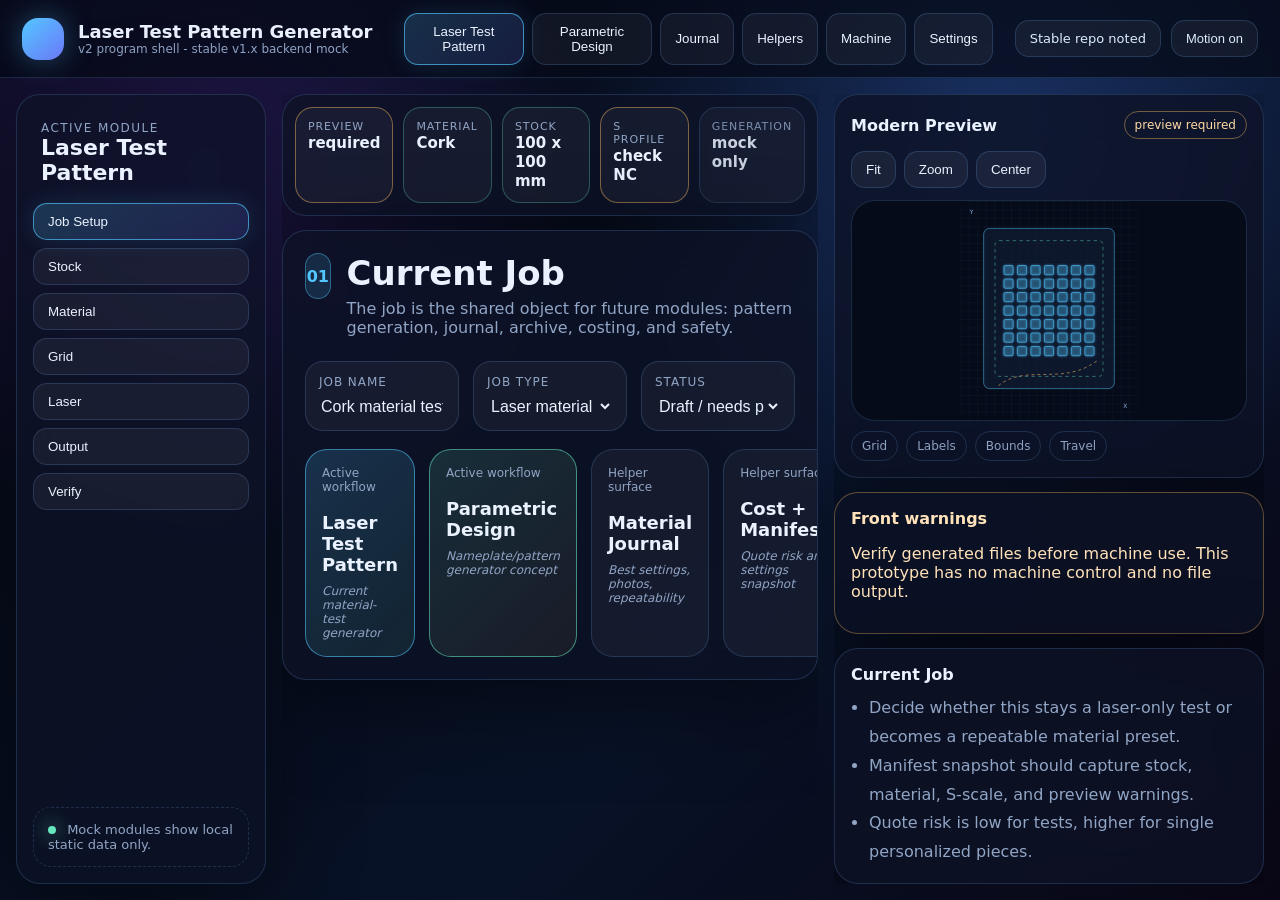
==== prototypes/v2_concept_comparison/concept_a_program_shell/index.html @ 81eceadf "Add v2 concept comparison prototype Adds a tracked v2 design-study prototype under prototypes/v2_con" ====
<!doctype html>
<html lang="en">
<head>
  <meta charset="utf-8">
  <meta name="viewport" content="width=device-width, initial-scale=1">
  <title>Laser Test Pattern Generator - v2 Program Shell Concept</title>
  <link rel="stylesheet" href="styles.css">
  <link rel="stylesheet" href="module-realism.css">
</head>
<body>
  <div class="app" data-view="job">
    <header class="topbar">
      <div class="brand">
        <div class="brand-orb"></div>
        <div>
          <strong>Laser Test Pattern Generator</strong>
          <span>v2 program shell - stable v1.x backend mock</span>
        </div>
      </div>
      <nav class="module-tabs" aria-label="Main modules">
        <button class="module active" data-module="pattern">Laser Test Pattern</button>
        <button class="module" data-module="design">Parametric Design</button>
        <button class="module" data-module="journal">Journal</button>
        <button class="module" data-module="tools">Helpers</button>
        <button class="module" data-module="machine">Machine</button>
        <button class="module" data-module="settings">Settings</button>
      </nav>
      <div class="top-actions">
        <span class="ghost">Stable repo noted</span>
        <button id="motionToggle" class="ghost">Motion on</button>
      </div>
    </header>

    <div class="shell">
      <aside class="subnav">
        <div class="subnav-title">
          <span>Active module</span>
          <strong id="activeModuleTitle">Test Pattern</strong>
        </div>
        <nav id="subnavList">
          <button class="sub active" data-view="job">Job Setup</button>
          <button class="sub" data-view="stock">Stock</button>
          <button class="sub" data-view="material">Material</button>
          <button class="sub" data-view="grid">Grid</button>
          <button class="sub" data-view="laser">Laser</button>
          <button class="sub" data-view="output">Output</button>
          <button class="sub" data-view="verify">Verify</button>
        </nav>
        <div class="module-note">
          <span class="dot"></span>
          Mock modules show local static data only.
        </div>
      </aside>

      <main class="workbench">
        <section class="readiness">
          <article class="ready warn"><span>Preview</span><strong>required</strong></article>
          <article class="ready ok"><span>Material</span><strong id="readyMaterial">Cork</strong></article>
          <article class="ready ok"><span>Stock</span><strong id="readyStock">100 x 100 mm</strong></article>
          <article class="ready warn"><span>S profile</span><strong>check NC</strong></article>
          <article class="ready neutral"><span>Generation</span><strong>mock only</strong></article>
        </section>

        <section class="workspace-card active-panel" data-panel="job">
          <div class="section-head">
            <span class="step">01</span>
            <div><h1>Current Job</h1><p>The job is the shared object for future modules: pattern generation, journal, archive, costing, and safety.</p></div>
          </div>
          <div class="job-hero">
            <label class="field wide"><span>Job name</span><input id="jobName" value="Cork material test - 7 x 7"></label>
            <label class="field"><span>Job type</span><select><option>Laser material test</option><option>Parametric nameplate</option><option disabled>Hybrid CNC/Laser</option><option disabled>SVG feasibility check</option></select></label>
            <label class="field"><span>Status</span><select><option>Draft / needs preview</option><option disabled>Ready after verification</option></select></label>
          </div>
          <div class="module-grid">
            <div class="module-card active"><span>Active workflow</span><strong>Laser Test Pattern</strong><em>Current material-test generator</em></div>
            <div class="module-card active alt"><span>Active workflow</span><strong>Parametric Design</strong><em>Nameplate/pattern generator concept</em></div>
            <div class="module-card locked"><span>Helper surface</span><strong>Material Journal</strong><em>Best settings, photos, repeatability</em></div>
            <div class="module-card locked"><span>Helper surface</span><strong>Cost + Manifest</strong><em>Quote risk and settings snapshot</em></div>
          </div>
        </section>

        <section class="workspace-card" data-panel="stock">
          <div class="section-head"><span class="step">02</span><div><h1>Stock / Workpiece</h1><p>Set physical stock dimensions before grid and output decisions.</p></div></div>
          <div class="control-grid">
            <label class="field"><span>Width</span><input id="stockW" type="number" value="100"><em>mm</em></label>
            <label class="field"><span>Height</span><input id="stockH" type="number" value="100"><em>mm</em></label>
            <label class="field"><span>Safe margin</span><input id="margin" type="number" value="8"><em>mm</em></label>
            <label class="field"><span>Origin</span><select><option>lower-left</option><option>center</option></select></label>
          </div>
          <div class="warning-inline">Stock bounds and margin are preview-only in this prototype. Real files must still be verified.</div>
        </section>

        <section class="workspace-card" data-panel="material">
          <div class="section-head"><span class="step">03</span><div><h1>Material & Preset</h1><p>Material choices should later connect to presets, journal results, and cost estimates.</p></div></div>
          <div class="control-grid">
            <label class="field"><span>Material</span><select id="material"><option>Cork</option><option>Plywood</option><option>Cardboard</option></select></label>
            <label class="field"><span>Preset</span><select><option>Cork fine 7 × 7</option><option>Plywood smoke test</option><option>Cardboard quick map</option></select></label>
            <label class="field"><span>Thickness</span><input value="3"><em>mm</em></label>
            <label class="field"><span>Journal link</span><input value="not logged yet"></label>
          </div>
        </section>

        <section class="workspace-card" data-panel="grid">
          <div class="section-head"><span class="step">04</span><div><h1>Test Grid</h1><p>Speed/power combinations, spacing, labels, and layout footprint.</p></div></div>
          <div class="control-grid">
            <label class="field"><span>Rows</span><input id="rows" type="number" value="7"></label>
            <label class="field"><span>Columns</span><input id="cols" type="number" value="7"></label>
            <label class="field"><span>Tile size</span><input id="tile" type="number" value="8"><em>mm</em></label>
            <label class="field"><span>Gap</span><input id="gap" type="number" value="2"><em>mm</em></label>
          </div>
        </section>

        <section class="workspace-card" data-panel="laser">
          <div class="section-head"><span class="step">05</span><div><h1>Laser Settings</h1><p>Mode, speed, power, and machine output profile.</p></div></div>
          <div class="control-grid">
            <label class="field"><span>Mode</span><select id="mode"><option>Offset Fill</option><option>Line</option><option>Fill</option></select></label>
            <label class="field"><span>Speed min</span><input id="speedMin" value="2200"><em>mm/min</em></label>
            <label class="field"><span>Speed max</span><input id="speedMax" value="4000"><em>mm/min</em></label>
            <label class="field"><span>Power range</span><input id="powerRange" value="5–20"><em>%</em></label>
          </div>
        </section>

        <section class="workspace-card" data-panel="output">
          <div class="section-head"><span class="step">06</span><div><h1>Output</h1><p>Select planned output. The static prototype never writes files.</p></div></div>
          <div class="segmented" id="outputChoice"><button class="selected" data-output="Both">Both</button><button data-output="MKS">MKS</button><button data-output="NC">NC</button></div>
          <div class="file-preview"><strong id="fileMks">cork_material_test.mks</strong><strong id="fileNc">cork_material_test.nc</strong></div>
          <button id="generateMock" class="primary big">Generate disabled · static prototype</button>
          <p id="generateMsg" class="mock-msg">No files are created in this concept.</p>
        </section>

        <section class="workspace-card" data-panel="verify">
          <div class="section-head"><span class="step">07</span><div><h1>Preview & Verify</h1><p>Global safety and file verification before any real machine use.</p></div></div>
          <ul class="check-list">
            <li>Preview MKS/NC in Makera Studio or your sender/viewer.</li>
            <li>Check NC S scale/profile before running GRBL-style output.</li>
            <li>Verify stock origin, bounds, focus, air assist, and extraction.</li>
            <li>Avoid unsafe or unknown laser materials.</li>
          </ul>
        </section>

        <section class="workspace-card" data-panel="design_setup">
          <div class="section-head"><span class="step">D1</span><div><h1>Parametric Design Generator</h1><p>Create a simple CNC/laser-ready design preview from parameters. This prototype does not create real files.</p></div></div>
          <div class="job-hero">
            <label class="field wide"><span>Design name</span><input id="designName" value="Romy star nameplate"></label>
            <label class="field"><span>Operation intent</span><select id="designIntent"><option>laser only</option><option>CNC outline + laser detail</option><option>hybrid placeholder</option></select></label>
            <label class="field"><span>Output target</span><select id="designTarget"><option>SVG preview</option><option>future CNC/laser layers</option><option>not real machine output yet</option></select></label>
          </div>
          <div class="module-grid">
            <div class="module-card active alt"><span>Active workflow</span><strong>Parametric Nameplate</strong><em>Shape, name, motif, preview</em></div>
            <div class="module-card locked"><span>Helper</span><strong>Text Fit Check</strong><em>Keep the name readable at size</em></div>
            <div class="module-card locked"><span>Helper</span><strong>Layer Plan</strong><em>Separate cut, score, and laser detail</em></div>
            <div class="module-card locked"><span>Safety</span><strong>Verify before export</strong><em>No direct machine output in concept</em></div>
          </div>
        </section>

        <section class="workspace-card" data-panel="design_shape">
          <div class="section-head"><span class="step">D2</span><div><h1>Workpiece Shape</h1><p>Choose a simple blank shape and size before placing text or motifs.</p></div></div>
          <div class="control-grid">
            <label class="field"><span>Shape</span><select id="designShape"><option>rectangle</option><option>circle</option></select></label>
            <label class="field"><span>Width</span><input id="designWidth" type="number" value="120"><em>mm</em></label>
            <label class="field"><span>Height</span><input id="designHeight" type="number" value="55"><em>mm</em></label>
            <label class="field"><span>Diameter</span><input id="designDiameter" type="number" value="80"><em>mm</em></label>
            <label class="field"><span>Thickness</span><input id="designThickness" type="number" value="3"><em>mm</em></label>
            <label class="field"><span>Safe margin</span><input id="designMargin" type="number" value="5"><em>mm</em></label>
          </div>
        </section>

        <section class="workspace-card" data-panel="design_text">
          <div class="section-head"><span class="step">D3</span><div><h1>Text & Motif</h1><p>Position a name and a simple motif without requiring a full CAD workflow.</p></div></div>
          <div class="control-grid">
            <label class="field"><span>Name text</span><input id="designText" value="Romy"></label>
            <label class="field"><span>Text position</span><select id="designTextPosition"><option>lower third</option><option>center</option><option>top</option></select></label>
            <label class="field"><span>Motif</span><select id="designMotif"><option>star</option><option>stripes</option><option>radial pattern</option><option>diagonal gradient</option></select></label>
            <label class="field"><span>Motif position</span><select><option>top center</option><option>left side</option><option>background</option></select></label>
          </div>
          <div class="warning-inline">Text and motif output are design-preview placeholders only. Real CAM/layer generation is future work.</div>
        </section>

        <section class="workspace-card" data-panel="design_pattern">
          <div class="section-head"><span class="step">D4</span><div><h1>Pattern Intent</h1><p>Explore decorative pattern ideas before deciding whether the result belongs to laser, CNC, or hybrid output.</p></div></div>
          <div class="decision-strip">
            <span class="decision-token good">SVG preview first</span>
            <span class="decision-token">future layer split</span>
            <span class="decision-token warn">no machine output</span>
            <span class="decision-token">verify material safety</span>
          </div>
          <div class="design-fit">
            <article><span>Laser only</span><strong>engraved name + motif</strong><p>Useful for fast personalization on known laser-safe material.</p></article>
            <article><span>CNC outline + laser detail</span><strong>hybrid placeholder</strong><p>Future flow could cut a clean border and laser the name/motif after preview.</p></article>
          </div>
        </section>

        <section class="workspace-card" data-panel="design_output">
          <div class="section-head"><span class="step">D5</span><div><h1>Design Output Package</h1><p>Plan what the future generator might produce while keeping this concept static.</p></div></div>
          <div class="manifest-box"><code>romy_star_nameplate.svg</code><code>layers: outline, text, motif, guide</code><code>future: CNC/laser layers after backend design</code><code>status: static preview only</code></div>
        </section>

        <section class="workspace-card" data-panel="design_verify">
          <div class="section-head"><span class="step">D6</span><div><h1>Design Verify</h1><p>Keep safety and output review visible even for a friendly design generator.</p></div></div>
          <ul class="check-list">
            <li>Confirm material is safe for laser work before any future export.</li>
            <li>Check text size, motif spacing, and border clearance.</li>
            <li>Preview all layers before using CNC or laser output.</li>
            <li>Do not treat this static SVG mock as machine-ready code.</li>
          </ul>
        </section>

        <section class="workspace-card" data-panel="journal_log">
          <div class="section-head"><span class="step">J1</span><div><h1>Result Log</h1><p>Static mock of how a finished material test could be logged against the current job.</p></div></div>
          <div class="decision-strip"><span class="decision-token good">Save preset</span><span class="decision-token">Repeat on offcut</span><span class="decision-token warn">Photo needed</span><span class="decision-token">Quote ready</span></div>
          <div class="two-column">
            <div class="mock-panel">
              <h3>Cork material map</h3>
              <div class="result-grid">
                <span class="bad">smoke</span><span class="ok">clean mark</span><span class="ok">clean mark</span><span class="warn">deep mark</span>
                <span class="bad">too light</span><span class="ok selected">best cell 12%</span><span class="ok">usable</span><span class="warn">edge char</span>
                <span class="bad">too light</span><span class="ok">usable</span><span class="ok">usable</span><span class="warn">too dark</span>
              </div>
            </div>
            <div class="mock-panel">
              <h3>Run note</h3>
              <p class="soft-copy">Best visual result around 3000 mm/min at 12% power. Light smoke starts above 18% power on this cork sheet.</p>
              <dl class="fact-list"><div><dt>Photo set</dt><dd>3 images attached (mock)</dd></div><div><dt>Operator</dt><dd>Workshop test</dd></div><div><dt>Next action</dt><dd>Save as cork fine preset</dd></div></dl>
              <div class="result-memory"><span>Repeatability</span><strong>good candidate</strong><em>Same batch should start at 3000 / 12% before fine tuning.</em></div>
            </div>
          </div>
        </section>

        <section class="workspace-card" data-panel="journal_runs">
          <div class="section-head"><span class="step">J2</span><div><h1>Material Runs</h1><p>Recent mock runs show how the journal could compare repeat tests.</p></div></div>
          <table class="mini-table"><thead><tr><th>Date</th><th>Material</th><th>Preset</th><th>Best cell</th><th>Status</th></tr></thead><tbody><tr><td>2026-06-10</td><td>Cork 3 mm</td><td>fine 7 x 7</td><td>3000 / 12%</td><td>candidate</td></tr><tr><td>2026-06-09</td><td>Plywood 4 mm</td><td>smoke map</td><td>2400 / 18%</td><td>needs retest</td></tr><tr><td>2026-06-08</td><td>Cardboard</td><td>quick map</td><td>3600 / 8%</td><td>approved</td></tr></tbody></table>
          <div class="decision-strip"><span class="decision-token good">Use cork candidate</span><span class="decision-token warn">Retest plywood</span><span class="decision-token">Archive approved run</span></div>
        </section>

        <section class="workspace-card" data-panel="journal_photos">
          <div class="section-head"><span class="step">J3</span><div><h1>Photos</h1><p>Photo placeholders show how test images could sit next to result notes.</p></div></div>
          <div class="photo-strip"><div>overview photo</div><div>best cell macro</div><div>edge smoke detail</div></div>
          <div class="design-fit"><article><span>Macro check</span><strong>cell 3000 / 12%</strong><p>Use as visual proof before promoting this setting to a material preset.</p></article><article><span>Failed-job hint</span><strong>edge smoke visible</strong><p>If repeated, try higher speed or stronger air assist before reducing power.</p></article></div>
        </section>

        <section class="workspace-card" data-panel="journal_export">
          <div class="section-head"><span class="step">J4</span><div><h1>Export Journal Entry</h1><p>Local export preview only. No files are written from this concept.</p></div></div>
          <div class="manifest-box"><code>cork_material_test_2026-06-10.md</code><code>cork_material_test_results.csv</code><code>photos/overview.jpg</code><code>settings_snapshot.json</code></div>
          <div class="decision-strip"><span class="decision-token">Markdown note</span><span class="decision-token">Settings hash</span><span class="decision-token good">Local only</span></div>
        </section>

        <section class="workspace-card" data-panel="tool_svg">
          <div class="section-head"><span class="step">T1</span><div><h1>SVG Detail Checker</h1><p>Static feasibility readout for small engraving details, open contours, and risky layers.</p></div></div>
          <div class="decision-strip"><span class="decision-token warn">Do not mill hairlines</span><span class="decision-token good">Laser fine details</span><span class="decision-token">Mill outer pocket</span><span class="decision-token">Retest text size</span></div>
          <div class="tool-layout">
            <div class="svg-preview-card">
              <svg viewBox="0 0 360 260" class="mini-svg" role="img" aria-label="Mock SVG detail preview"><rect x="22" y="26" width="316" height="208" rx="18"/><path d="M72 184 C90 92 142 68 184 134 S260 190 288 72"/><circle cx="122" cy="104" r="22"/><circle cx="239" cy="154" r="11"/><path class="risk" d="M82 207 L312 207"/><path class="warn-line" d="M286 72 l22 -26"/></svg>
            </div>
            <div class="metric-grid">
              <article><span>Min feature</span><strong>0.42 mm</strong><em>below target 0.60 mm</em></article>
              <article><span>Open contours</span><strong>3</strong><em>likely engraving leaks</em></article>
              <article><span>Layer count</span><strong>5</strong><em>cut, engrave, guide</em></article>
              <article><span>Risk score</span><strong>medium</strong><em>review red layer</em></article>
            </div>
          </div>
          <ul class="issue-list"><li>Layer "hairline detail" contains 0.18 mm strokes.</li><li>Three open paths detected near lower-right motif.</li><li>Bounding box fits current 100 x 100 mm stock with 8 mm margin.</li></ul>
          <div class="design-fit"><article><span>Can it be milled?</span><strong>partly</strong><p>Main contour is reachable, but hairline detail should be laser-marked.</p></article><article><span>Design fit</span><strong>safe on 90 mm coaster</strong><p>Scale is acceptable if text stays above 3.5 mm height.</p></article></div>
        </section>

        <section class="workspace-card" data-panel="tool_hybrid">
          <div class="section-head"><span class="step">T2</span><div><h1>Hybrid Planner</h1><p>Mock operation plan for combining CNC cleanup with laser marking and cutting.</p></div></div>
          <div class="decision-strip"><span class="decision-token">CNC first</span><span class="decision-token good">Laser details second</span><span class="decision-token warn">Keep origin pin</span><span class="decision-token">Cut outline last</span></div>
          <div class="timeline">
            <article><span>01</span><strong>CNC pocket</strong><em>2.0 mm depth, 3.175 mm endmill, 18 min</em></article>
            <article><span>02</span><strong>Manual handoff</strong><em>Keep origin pin, vacuum chips, refocus laser</em></article>
            <article><span>03</span><strong>Laser engrave</strong><em>Offset fill, 3000 mm/min, 12% power, 9 min</em></article>
            <article><span>04</span><strong>Laser cut outline</strong><em>NC output profile, verify S scale, 5 min</em></article>
          </div>
          <div class="hint-card"><strong>Why this order?</strong><p>Mill the shallow pocket before engraving so the laser darkens the final surface. Cut the outside last so the coaster does not shift.</p></div>
        </section>

        <section class="workspace-card" data-panel="tool_vbit">
          <div class="section-head"><span class="step">T3</span><div><h1>V-bit / Tool Width Calculator</h1><p>Static calculator mock for estimating V-bit engraving width from angle and depth.</p></div></div>
          <div class="decision-strip"><span class="decision-token warn">0.18 mm text too fine</span><span class="decision-token">0.52 mm groove</span><span class="decision-token good">Use for bold border</span></div>
          <div class="tool-layout">
            <div class="control-grid compact">
              <label class="field"><span>V angle</span><input value="60"><em>deg</em></label>
              <label class="field"><span>Cut depth</span><input value="0.45"><em>mm</em></label>
              <label class="field"><span>Computed width</span><input value="0.52"><em>mm</em></label>
            </div>
            <div class="diagram-card"><svg viewBox="0 0 320 180"><path d="M56 42 L160 142 L264 42" class="vcut"/><path d="M112 96 H208" class="measure"/><text x="120" y="86">0.52 mm</text><text x="139" y="158">0.45 mm</text></svg></div>
          </div>
          <p class="soft-copy">Useful for checking whether narrow SVG strokes can be milled instead of laser-marked.</p>
          <div class="hint-card"><strong>Failed-job hint</strong><p>If small text becomes fuzzy, do not force a deeper V-bit pass. Laser the text or enlarge it before milling.</p></div>
        </section>

        <section class="workspace-card" data-panel="tool_cost">
          <div class="section-head"><span class="step">T4</span><div><h1>Cost Calculator</h1><p>Mock quote support using material, machine time, wear, setup, and margin.</p></div></div>
          <table class="mini-table"><thead><tr><th>Item</th><th>Basis</th><th>Cost</th></tr></thead><tbody><tr><td>Cork sheet</td><td>100 x 100 mm</td><td>1.20 EUR</td></tr><tr><td>Laser time</td><td>14 min @ 0.35 EUR/min</td><td>4.90 EUR</td></tr><tr><td>Setup</td><td>8 min</td><td>5.60 EUR</td></tr><tr><td>Wear / filter</td><td>flat allowance</td><td>0.80 EUR</td></tr><tr class="total"><td>Total estimate</td><td>incl. 20% margin</td><td>15.00 EUR</td></tr></tbody></table>
          <div class="decision-strip"><span class="decision-token good">Small batch ok</span><span class="decision-token warn">Setup dominates single piece</span><span class="decision-token">Quote 18 EUR with packaging</span></div>
        </section>

        <section class="workspace-card" data-panel="machine_profiles">
          <div class="section-head"><span class="step">M1</span><div><h1>Machine Profiles</h1><p>Output assumptions grouped by controller and selected before file export.</p></div></div>
          <div class="profile-cards"><article class="selected"><span>selected</span><strong>Makera 0-1</strong><p>S power 0.0-1.0, mm/min, MKS template.</p></article><article><span>available</span><strong>GRBL 0-1000</strong><p>S power 0-1000, NC output, sender preview required.</p></article><article><span>available</span><strong>Carvera</strong><p>Tool-safe headers, controlled spindle/laser mode.</p></article></div>
          <div class="decision-strip"><span class="decision-token good">Makera selected</span><span class="decision-token warn">Verify NC sender scale</span><span class="decision-token">Keep machine notes in manifest</span></div>
        </section>

        <section class="workspace-card" data-panel="machine_output">
          <div class="section-head"><span class="step">M2</span><div><h1>Output Profiles</h1><p>Static post-processor preview for file naming, headers, and power scaling.</p></div></div>
          <div class="manifest-box"><code>MKS: cork_material_test.mks</code><code>NC: cork_material_test.nc</code><code>S map: 5% -> S0.05 / GRBL S50</code><code>Header: units mm, absolute mode, safety comment block</code></div>
          <div class="decision-strip"><span class="decision-token">Preview both files</span><span class="decision-token good">MKS primary</span><span class="decision-token warn">NC needs S-scale check</span></div>
        </section>

        <section class="workspace-card" data-panel="machine_ha">
          <div class="section-head"><span class="step">M3</span><div><h1>Home Assistant Monitor</h1><p>Local mock of a future status bridge. No network connection is made.</p></div></div>
          <div class="entity-list"><article><span class="dot"></span><strong>laser_exhaust_fan</strong><em>on</em></article><article><span class="dot warn-dot"></span><strong>air_assist_pressure</strong><em>not connected</em></article><article><span class="dot"></span><strong>work_light</strong><em>ready</em></article><article><span class="dot warn-dot"></span><strong>job_done_notify</strong><em>mock only</em></article></div>
          <div class="decision-strip"><span class="decision-token good">Exhaust expected</span><span class="decision-token warn">Air assist unknown</span><span class="decision-token">No network call</span></div>
        </section>

        <section class="workspace-card" data-panel="machine_maintenance">
          <div class="section-head"><span class="step">M4</span><div><h1>Maintenance</h1><p>Mock service strip for lens, extraction, belts, and runtime reminders.</p></div></div>
          <div class="service-list"><article><strong>Lens clean</strong><span>due in 2 runs</span></article><article><strong>Filter check</strong><span>last: 2026-06-03</span></article><article><strong>Belt tension</strong><span>ok, checked this month</span></article><article><strong>Runtime</strong><span>14.6 h since last service</span></article></div>
          <div class="tool-wear-strip"><article><span>1 mm single flute</span><strong>145 min used</strong><em>replace before fine hardwood details</em></article><article><span>Laser lens</span><strong>4 jobs since clean</strong><em>check before long engraving</em></article><article><span>Filter</span><strong>71%</strong><em>ok for cork test</em></article></div>
        </section>

        <section class="workspace-card" data-panel="settings_app">
          <div class="section-head"><span class="step">S1</span><div><h1>App Settings</h1><p>Static settings surface for units, default folder, and UI behavior.</p></div></div>
          <div class="decision-strip"><span class="decision-token good">Local package</span><span class="decision-token">No persistence</span><span class="decision-token">No cloud account</span></div>
          <div class="control-grid"><label class="field"><span>Units</span><input value="millimeters"></label><label class="field"><span>Default export</span><input value="Both MKS + NC"></label><label class="field"><span>Theme</span><input value="dark dashboard"></label></div>
        </section>

        <section class="workspace-card" data-panel="settings_api">
          <div class="section-head"><span class="step">S2</span><div><h1>API Status</h1><p>Shows the intended JSON API readiness without calling a backend.</p></div></div>
          <div class="metric-grid"><article><span>config</span><strong>mock ready</strong><em>default settings shape</em></article><article><span>preview</span><strong>mock ready</strong><em>geometry readout</em></article><article><span>generate</span><strong>disabled</strong><em>no files written</em></article></div>
          <div class="decision-strip"><span class="decision-token good">Local JSON first</span><span class="decision-token">Preview before generate</span><span class="decision-token warn">No backend in concept</span></div>
        </section>

        <section class="workspace-card" data-panel="settings_update">
          <div class="section-head"><span class="step">S3</span><div><h1>Update Check</h1><p>Static local package concept. No internet check is performed.</p></div></div>
          <p class="warning-inline">Offline package mode: testers compare concepts locally and return Markdown feedback.</p>
        </section>

        <section class="workspace-card" data-panel="settings_about">
          <div class="section-head"><span class="step">S4</span><div><h1>About</h1><p>Concept A is a dedicated desktop-program shell around the stable v1.x core.</p></div></div>
        </section>
      </main>

      <aside class="right-rail">
        <section class="preview-card">
          <div class="preview-head"><strong>Modern Preview</strong><span id="previewStatus" class="pill warn">preview required</span></div>
          <div class="preview-toolbar"><button>Fit</button><button>Zoom</button><button>Center</button></div>
          <svg class="preview" viewBox="0 0 420 520" role="img" aria-label="Mock laser preview">
            <defs>
              <pattern id="smallGrid" width="20" height="20" patternUnits="userSpaceOnUse"><path d="M 20 0 L 0 0 0 20" fill="none" stroke="rgba(95,170,255,.18)" stroke-width="1"/></pattern>
              <filter id="glow"><feGaussianBlur stdDeviation="2" result="blur"/><feMerge><feMergeNode in="blur"/><feMergeNode in="SourceGraphic"/></feMerge></filter>
            </defs>
            <rect width="420" height="520" rx="22" fill="url(#smallGrid)"/>
            <text x="22" y="32">Y</text><text x="386" y="492">X</text>
            <rect id="stockRect" x="55" y="65" width="310" height="380" rx="14" class="stock"/>
            <rect id="safeRect" x="82" y="94" width="256" height="322" rx="10" class="safe"/>
            <g id="previewGrid" filter="url(#glow)"></g>
            <path class="travel" d="M90 438 C155 385 245 440 325 378"/>
          </svg>
          <div class="layer-row"><span>Grid</span><span>Labels</span><span>Bounds</span><span>Travel</span></div>
        </section>
        <section class="warn-card">
          <strong>Front warnings</strong>
          <p>Verify generated files before machine use. This prototype has no machine control and no file output.</p>
        </section>
        <section class="intelligence-card">
          <strong id="contextTitle">Job intelligence</strong>
          <ul id="contextList"><li>Manifest snapshot</li><li>Result log entry</li><li>Cost estimate</li><li>HA monitor link</li></ul>
        </section>
      </aside>
    </div>
  </div>
  <script src="app.js"></script>
</body>
</html>
---- prototypes/v2_concept_comparison/concept_a_program_shell/styles.css ----
:root{color-scheme:dark;--bg:#060915;--panel:rgba(13,19,38,.78);--panel2:rgba(15,25,50,.92);--line:rgba(120,180,255,.18);--text:#eaf2ff;--muted:#91a5c5;--blue:#53c7ff;--blue2:#6e7cff;--green:#65e6bf;--amber:#ffbc5f;--red:#ff6b8b;--shadow:0 24px 90px rgba(0,0,0,.45);--radius:24px}*{box-sizing:border-box}body{margin:0;font-family:Inter,ui-sans-serif,system-ui,Segoe UI,Arial,sans-serif;background:radial-gradient(circle at 78% 14%,rgba(70,130,255,.28),transparent 34%),radial-gradient(circle at 16% 18%,rgba(129,69,255,.22),transparent 30%),linear-gradient(135deg,#050813,#081227 62%,#090614);color:var(--text);height:100vh;overflow:hidden}.app{height:100vh;display:flex;flex-direction:column}.topbar{height:78px;display:flex;align-items:center;gap:22px;padding:14px 22px;border-bottom:1px solid var(--line);background:rgba(6,10,24,.72);backdrop-filter:blur(18px)}.brand{display:flex;align-items:center;gap:14px;min-width:360px}.brand strong{display:block;font-size:18px}.brand span{display:block;color:var(--muted);font-size:12px}.brand-orb{width:42px;height:42px;border-radius:16px;background:linear-gradient(135deg,var(--blue),var(--blue2));box-shadow:0 0 30px rgba(83,199,255,.35)}.module-tabs{display:flex;gap:8px;flex:1}.module,.ghost,.top-actions a,.sub,.preview-toolbar button,.segmented button,.primary{border:1px solid var(--line);background:rgba(255,255,255,.05);color:var(--text);border-radius:14px;padding:10px 14px;cursor:pointer;transition:transform .22s ease,border-color .22s ease,background .22s ease,box-shadow .22s ease}.module:hover,.sub:hover,.preview-toolbar button:hover,.segmented button:hover{transform:translateY(-1px);border-color:rgba(83,199,255,.55)}.module.active,.sub.active,.segmented button.selected{background:linear-gradient(135deg,rgba(83,199,255,.2),rgba(110,124,255,.16));border-color:rgba(83,199,255,.65);box-shadow:0 0 24px rgba(83,199,255,.14)}.module.planned{opacity:.62}.top-actions{display:flex;gap:10px;align-items:center}.top-actions a{text-decoration:none;font-size:13px;color:#dcecff}.shell{flex:1;display:grid;grid-template-columns:250px minmax(520px,1fr) 430px;gap:16px;padding:16px;min-height:0}.subnav,.right-rail,.workbench{min-height:0}.subnav,.right-rail section,.workspace-card,.readiness{border:1px solid var(--line);background:var(--panel);backdrop-filter:blur(22px);box-shadow:var(--shadow);border-radius:var(--radius)}.subnav{padding:16px;display:flex;flex-direction:column}.subnav-title{padding:10px 8px 18px}.subnav-title span{display:block;color:var(--muted);font-size:12px;text-transform:uppercase;letter-spacing:.12em}.subnav-title strong{font-size:22px}#subnavList{display:flex;flex-direction:column;gap:8px}.sub{text-align:left}.module-note{margin-top:auto;color:var(--muted);font-size:13px;padding:14px;border:1px dashed var(--line);border-radius:18px}.dot{display:inline-block;width:8px;height:8px;border-radius:50%;background:var(--green);box-shadow:0 0 18px var(--green);margin-right:7px}.workbench{display:flex;flex-direction:column;gap:14px;overflow:hidden}.readiness{display:grid;grid-template-columns:repeat(5,1fr);gap:10px;padding:12px}.ready{border:1px solid var(--line);border-radius:18px;padding:12px;background:rgba(255,255,255,.045)}.ready span{display:block;font-size:11px;color:var(--muted);text-transform:uppercase;letter-spacing:.08em}.ready strong{font-size:15px}.ready.ok{border-color:rgba(101,230,191,.3)}.ready.warn{border-color:rgba(255,188,95,.45)}.ready.neutral{opacity:.85}.workspace-card{display:none;overflow:auto;padding:22px;animation:panelIn .24s ease}.workspace-card.active-panel{display:block}@keyframes panelIn{from{opacity:0;transform:translateY(8px)}to{opacity:1;transform:none}}.section-head{display:flex;gap:16px;align-items:flex-start;margin-bottom:24px}.step{width:46px;height:46px;border-radius:18px;background:rgba(83,199,255,.14);border:1px solid rgba(83,199,255,.4);display:grid;place-items:center;color:var(--blue);font-weight:800}.section-head h1{margin:0;font-size:34px}.section-head p{margin:6px 0 0;color:var(--muted)}.job-hero,.control-grid{display:grid;grid-template-columns:repeat(3,1fr);gap:14px}.field{display:block;border:1px solid var(--line);background:rgba(255,255,255,.045);border-radius:18px;padding:13px}.field.wide{grid-column:span 1}.field span{display:block;color:var(--muted);font-size:12px;margin-bottom:8px;text-transform:uppercase;letter-spacing:.08em}input,select{width:100%;background:transparent;border:0;outline:0;color:var(--text);font-size:16px}select option{background:#0d1428}.field em{font-style:normal;color:var(--muted);font-size:12px}.module-grid{display:grid;grid-template-columns:repeat(4,1fr);gap:14px;margin-top:18px}.module-card{min-height:138px;border:1px solid var(--line);border-radius:22px;background:rgba(255,255,255,.045);padding:16px;transition:transform .22s ease,border-color .22s ease}.module-card:hover{transform:translateY(-3px);border-color:rgba(83,199,255,.46)}.module-card span,.module-card em{display:block;color:var(--muted);font-size:12px}.module-card strong{display:block;font-size:18px;margin:18px 0 9px}.module-card.active{background:linear-gradient(135deg,rgba(83,199,255,.18),rgba(101,230,191,.09));border-color:rgba(83,199,255,.55)}.warning-inline{margin-top:16px;border:1px solid rgba(255,188,95,.35);border-radius:18px;padding:14px;color:#ffdaac;background:rgba(255,188,95,.08)}.segmented{display:flex;gap:10px}.file-preview{margin-top:16px;display:flex;gap:12px}.file-preview strong{border:1px solid var(--line);border-radius:16px;padding:14px;background:rgba(255,255,255,.045)}.file-preview strong.dim{opacity:.35}.primary.big{margin-top:16px;width:100%;padding:16px;background:linear-gradient(135deg,rgba(83,199,255,.26),rgba(110,124,255,.2));border-color:rgba(83,199,255,.55)}.mock-msg{color:var(--amber)}.check-list{line-height:2;color:#dce9ff}.right-rail{display:flex;flex-direction:column;gap:14px;overflow:hidden}.right-rail section{padding:16px}.preview-card{flex:1;min-height:0;display:flex;flex-direction:column}.preview-head{display:flex;justify-content:space-between;align-items:center;margin-bottom:12px}.pill{border:1px solid var(--line);border-radius:999px;padding:6px 10px;font-size:12px}.pill.warn{border-color:rgba(255,188,95,.42);color:#ffd9a3}.preview-toolbar{display:flex;gap:8px;margin-bottom:12px}.preview{width:100%;height:auto;max-height:590px;border:1px solid var(--line);border-radius:24px;background:#050b19}.preview text{fill:#8fb5e9;font-size:14px}.stock{fill:rgba(17,28,52,.72);stroke:rgba(83,199,255,.58);stroke-width:2}.safe{fill:none;stroke:rgba(101,230,191,.5);stroke-width:2;stroke-dasharray:8 8}.tile{fill:rgba(83,199,255,.18);stroke:rgba(83,199,255,.95);stroke-width:1.5}.travel{fill:none;stroke:rgba(255,188,95,.65);stroke-width:2;stroke-dasharray:7 7}.layer-row{display:flex;gap:8px;flex-wrap:wrap;margin-top:10px}.layer-row span{border:1px solid var(--line);border-radius:999px;padding:7px 10px;color:var(--muted);font-size:12px}.warn-card{border-color:rgba(255,188,95,.35)!important;color:#ffe2b9}.intelligence-card ul{margin:10px 0 0;padding-left:18px;color:var(--muted);line-height:1.8}@media (prefers-reduced-motion:reduce){*{animation:none!important;transition:none!important}}@media(max-width:1200px){body{overflow:auto}.shell{grid-template-columns:1fr}.subnav,.right-rail{order:0}.workbench{order:1}.readiness{grid-template-columns:repeat(2,1fr)}}
---- prototypes/v2_concept_comparison/concept_a_program_shell/module-realism.css ----
.two-column,
.tool-layout {
  display: grid;
  grid-template-columns: minmax(0, 1fr) minmax(0, 1fr);
  gap: 16px;
}

.mock-panel,
.svg-preview-card,
.diagram-card,
.manifest-box,
.profile-cards article,
.entity-list article,
.service-list article,
.timeline article,
.metric-grid article,
.photo-strip div {
  border: 1px solid var(--line);
  border-radius: 22px;
  background: rgba(255, 255, 255, .045);
  padding: 16px;
}

.mock-panel h3 {
  margin: 0 0 12px;
}

.soft-copy {
  color: var(--muted);
  line-height: 1.55;
}

.result-grid {
  display: grid;
  grid-template-columns: repeat(4, 1fr);
  gap: 8px;
}

.result-grid span {
  min-height: 46px;
  border-radius: 12px;
  border: 1px solid var(--line);
  display: grid;
  place-items: center;
  text-align: center;
  font-size: 12px;
  color: #dcecff;
}

.result-grid .ok {
  border-color: rgba(101, 230, 191, .38);
  background: rgba(101, 230, 191, .08);
}

.result-grid .bad {
  border-color: rgba(255, 107, 139, .38);
  background: rgba(255, 107, 139, .08);
}

.result-grid .warn {
  border-color: rgba(255, 188, 95, .4);
  background: rgba(255, 188, 95, .08);
}

.result-grid .selected {
  box-shadow: 0 0 0 2px rgba(83, 199, 255, .55);
}

.fact-list {
  display: grid;
  gap: 10px;
  margin: 0;
}

.fact-list div {
  border-top: 1px solid var(--line);
  padding-top: 10px;
}

.fact-list dt {
  color: var(--muted);
  font-size: 12px;
  text-transform: uppercase;
  letter-spacing: .08em;
}

.fact-list dd {
  margin: 4px 0 0;
}

.mini-table {
  width: 100%;
  border-collapse: separate;
  border-spacing: 0;
  border: 1px solid var(--line);
  border-radius: 20px;
  overflow: hidden;
  background: rgba(255, 255, 255, .035);
}

.mini-table th,
.mini-table td {
  padding: 13px 14px;
  border-bottom: 1px solid var(--line);
  text-align: left;
}

.mini-table th {
  color: #cfe3ff;
  background: rgba(83, 199, 255, .08);
  font-size: 12px;
  text-transform: uppercase;
  letter-spacing: .08em;
}

.mini-table tr:last-child td {
  border-bottom: 0;
}

.mini-table .total td {
  font-weight: 900;
  color: #eaf2ff;
  background: rgba(101, 230, 191, .08);
}

.photo-strip {
  display: grid;
  grid-template-columns: repeat(3, 1fr);
  gap: 14px;
}

.photo-strip div {
  min-height: 180px;
  display: grid;
  place-items: end start;
  color: var(--muted);
  background:
    linear-gradient(135deg, rgba(83, 199, 255, .1), rgba(110, 124, 255, .05)),
    repeating-linear-gradient(45deg, rgba(255, 255, 255, .04) 0 8px, transparent 8px 16px);
}

.manifest-box {
  display: grid;
  gap: 10px;
}

.manifest-box code {
  display: block;
  border: 1px solid var(--line);
  border-radius: 14px;
  padding: 12px;
  background: rgba(5, 11, 25, .68);
  color: #cfe7ff;
  white-space: normal;
}

.mini-svg {
  width: 100%;
  min-height: 260px;
}

.mini-svg rect {
  fill: rgba(5, 11, 25, .7);
  stroke: rgba(83, 199, 255, .35);
}

.mini-svg path,
.mini-svg circle {
  fill: none;
  stroke: rgba(83, 199, 255, .8);
  stroke-width: 4;
}

.mini-svg .risk {
  stroke: rgba(255, 107, 139, .9);
}

.mini-svg .warn-line {
  stroke: rgba(255, 188, 95, .9);
}

.metric-grid {
  display: grid;
  grid-template-columns: repeat(2, 1fr);
  gap: 12px;
}

.metric-grid article span {
  display: block;
  color: var(--muted);
  font-size: 12px;
  text-transform: uppercase;
  letter-spacing: .08em;
}

.metric-grid article strong {
  display: block;
  margin: 10px 0 5px;
  font-size: 22px;
}

.metric-grid article em {
  color: var(--muted);
  font-size: 12px;
}

.issue-list {
  line-height: 1.9;
  color: #dcecff;
}

.timeline {
  display: grid;
  gap: 12px;
}

.timeline article {
  display: grid;
  grid-template-columns: 46px 1fr;
  gap: 12px;
  align-items: center;
}

.timeline span {
  width: 40px;
  height: 40px;
  border-radius: 16px;
  display: grid;
  place-items: center;
  background: rgba(83, 199, 255, .14);
  border: 1px solid rgba(83, 199, 255, .45);
  color: var(--blue);
  font-weight: 900;
}

.timeline strong,
.timeline em {
  display: block;
}

.timeline em {
  color: var(--muted);
  font-style: normal;
  margin-top: 4px;
}

.compact {
  grid-template-columns: repeat(3, 1fr);
}

.diagram-card svg {
  width: 100%;
  height: 180px;
}

.diagram-card .vcut {
  fill: none;
  stroke: rgba(83, 199, 255, .85);
  stroke-width: 8;
  stroke-linecap: round;
  stroke-linejoin: round;
}

.diagram-card .measure {
  stroke: rgba(255, 188, 95, .9);
  stroke-width: 4;
}

.diagram-card text {
  fill: #dcecff;
  font-size: 15px;
}

.profile-cards {
  display: grid;
  grid-template-columns: repeat(3, 1fr);
  gap: 14px;
}

.profile-cards article.selected {
  border-color: rgba(83, 199, 255, .7);
  background: linear-gradient(135deg, rgba(83, 199, 255, .15), rgba(101, 230, 191, .07));
}

.profile-cards span {
  color: var(--muted);
  font-size: 12px;
  text-transform: uppercase;
  letter-spacing: .08em;
}

.profile-cards strong {
  display: block;
  margin: 12px 0 7px;
  font-size: 20px;
}

.profile-cards p {
  color: var(--muted);
  line-height: 1.5;
}

.entity-list,
.service-list {
  display: grid;
  grid-template-columns: repeat(2, 1fr);
  gap: 12px;
}

.entity-list article {
  display: grid;
  grid-template-columns: auto 1fr auto;
  gap: 10px;
  align-items: center;
}

.entity-list em {
  color: var(--muted);
  font-style: normal;
}

.warn-dot {
  background: var(--amber);
  box-shadow: 0 0 18px var(--amber);
}

.service-list article {
  display: flex;
  justify-content: space-between;
  gap: 12px;
  align-items: center;
}

.service-list span {
  color: var(--muted);
}

.top-actions .ghost {
  display: inline-flex;
  text-decoration: none;
  font-size: 13px;
  color: #dcecff;
}

.decision-strip {
  display: flex;
  flex-wrap: wrap;
  gap: 8px;
  margin: 14px 0 18px;
}

.decision-token {
  border: 1px solid var(--line);
  border-radius: 999px;
  background: rgba(255, 255, 255, .055);
  color: #dcecff;
  padding: 8px 11px;
  font-size: 12px;
  font-weight: 800;
  letter-spacing: .03em;
}

.decision-token.good {
  border-color: rgba(101, 230, 191, .4);
  background: rgba(101, 230, 191, .09);
  color: #c7ffef;
}

.decision-token.warn {
  border-color: rgba(255, 188, 95, .42);
  background: rgba(255, 188, 95, .09);
  color: #ffe0b1;
}

.result-memory,
.hint-card {
  border: 1px solid rgba(83, 199, 255, .28);
  border-radius: 18px;
  background: linear-gradient(135deg, rgba(83, 199, 255, .1), rgba(101, 230, 191, .045));
  padding: 14px;
  margin-top: 14px;
}

.result-memory span,
.design-fit span,
.tool-wear-strip span {
  display: block;
  color: var(--muted);
  font-size: 11px;
  text-transform: uppercase;
  letter-spacing: .09em;
  font-weight: 800;
}

.result-memory strong,
.design-fit strong,
.tool-wear-strip strong {
  display: block;
  margin: 7px 0 5px;
  color: #eaf2ff;
}

.result-memory em,
.tool-wear-strip em {
  color: var(--muted);
  font-style: normal;
  line-height: 1.45;
}

.design-fit,
.tool-wear-strip {
  display: grid;
  grid-template-columns: repeat(2, minmax(0, 1fr));
  gap: 12px;
  margin-top: 16px;
}

.design-fit article,
.tool-wear-strip article {
  min-width: 0;
  border: 1px solid var(--line);
  border-radius: 18px;
  background: rgba(255, 255, 255, .04);
  padding: 14px;
}

.design-fit p,
.hint-card p {
  color: var(--muted);
  line-height: 1.5;
  margin: 0;
}

.hint-card strong {
  display: block;
  margin-bottom: 6px;
}

.module-card.alt {
  border-color: rgba(101, 230, 191, .55);
  background: linear-gradient(135deg, rgba(101, 230, 191, .14), rgba(255, 188, 95, .06));
}

.design-shape {
  fill: rgba(101, 230, 191, .1);
  stroke: rgba(101, 230, 191, .86);
  stroke-width: 3;
}

.design-safe {
  fill: none;
  stroke: rgba(255, 188, 95, .58);
  stroke-width: 2;
  stroke-dasharray: 7 8;
}

.design-motif {
  fill: rgba(255, 188, 95, .18);
  stroke: rgba(255, 188, 95, .9);
  stroke-width: 3;
}

.design-motif-line,
.design-gradient-line {
  stroke: rgba(101, 230, 191, .78);
  stroke-width: 3;
  stroke-linecap: round;
}

.design-gradient-line {
  stroke: rgba(255, 188, 95, .74);
}

.design-text {
  fill: #eaf2ff !important;
  font-size: 38px !important;
  font-weight: 900;
  letter-spacing: .04em;
}

@media (max-width: 900px) {
  .two-column,
  .tool-layout,
  .profile-cards,
  .entity-list,
  .service-list,
  .photo-strip,
  .metric-grid {
    grid-template-columns: 1fr;
  }

  .design-fit,
  .tool-wear-strip {
    grid-template-columns: 1fr;
  }

  .compact {
    grid-template-columns: 1fr;
  }
}
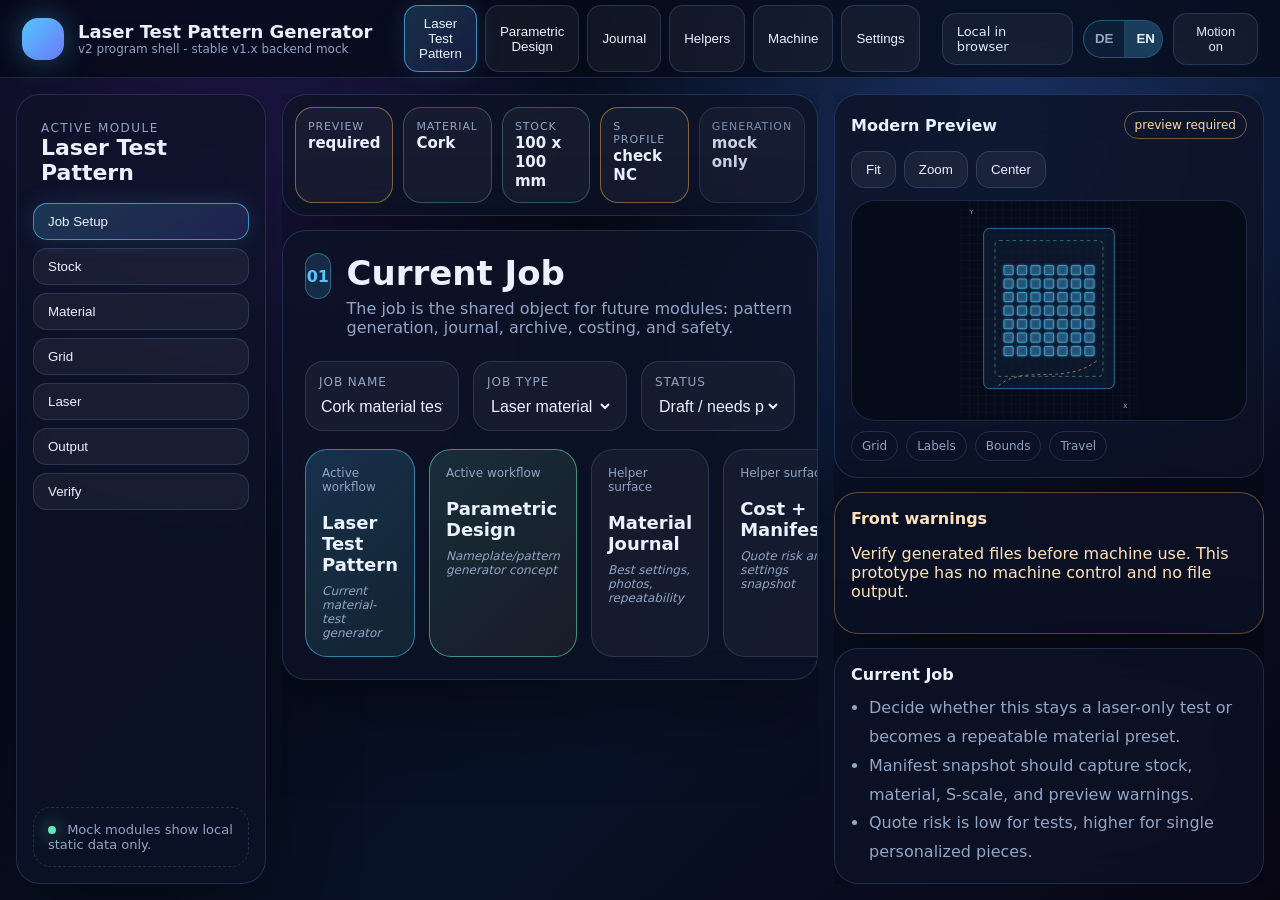
==== commit b704e43c: "Add v2 concept feedback form Adds a static local feedback form for the v2 concept comparison prototy" ====
--- a/prototypes/v2_concept_comparison/concept_a_program_shell/index.html
+++ b/prototypes/v2_concept_comparison/concept_a_program_shell/index.html
@@ -26,8 +26,12 @@
         <button class="module" data-module="settings">Settings</button>
       </nav>
       <div class="top-actions">
-        <span class="ghost">Stable repo noted</span>
-        <button id="motionToggle" class="ghost">Motion on</button>
+        <span class="ghost" data-i18n="localBadge">Local in browser</span>
+        <div class="language-switch" data-language-switch aria-label="Language selection">
+          <button type="button" data-lang="de">DE</button>
+          <button type="button" data-lang="en">EN</button>
+        </div>
+        <button id="motionToggle" class="ghost" data-i18n="motionOn">Motion on</button>
       </div>
     </header>
 
@@ -370,6 +374,7 @@
       </aside>
     </div>
   </div>
+  <script src="../assets/i18n.js"></script>
   <script src="app.js"></script>
 </body>
 </html>
--- a/prototypes/v2_concept_comparison/concept_a_program_shell/module-realism.css
+++ b/prototypes/v2_concept_comparison/concept_a_program_shell/module-realism.css
@@ -342,6 +342,34 @@
   color: #dcecff;
 }
 
+.language-switch {
+  display: inline-flex;
+  overflow: hidden;
+  border: 1px solid rgba(83, 199, 255, .34);
+  border-radius: 999px;
+  background: rgba(83, 199, 255, .08);
+}
+
+.language-switch button {
+  min-height: 36px;
+  border: 0;
+  border-right: 1px solid rgba(83, 199, 255, .2);
+  padding: 0 11px;
+  background: transparent;
+  color: var(--muted);
+  font-weight: 900;
+  cursor: pointer;
+}
+
+.language-switch button:last-child {
+  border-right: 0;
+}
+
+.language-switch button.active {
+  background: rgba(83, 199, 255, .18);
+  color: var(--text);
+}
+
 .decision-strip {
   display: flex;
   flex-wrap: wrap;
